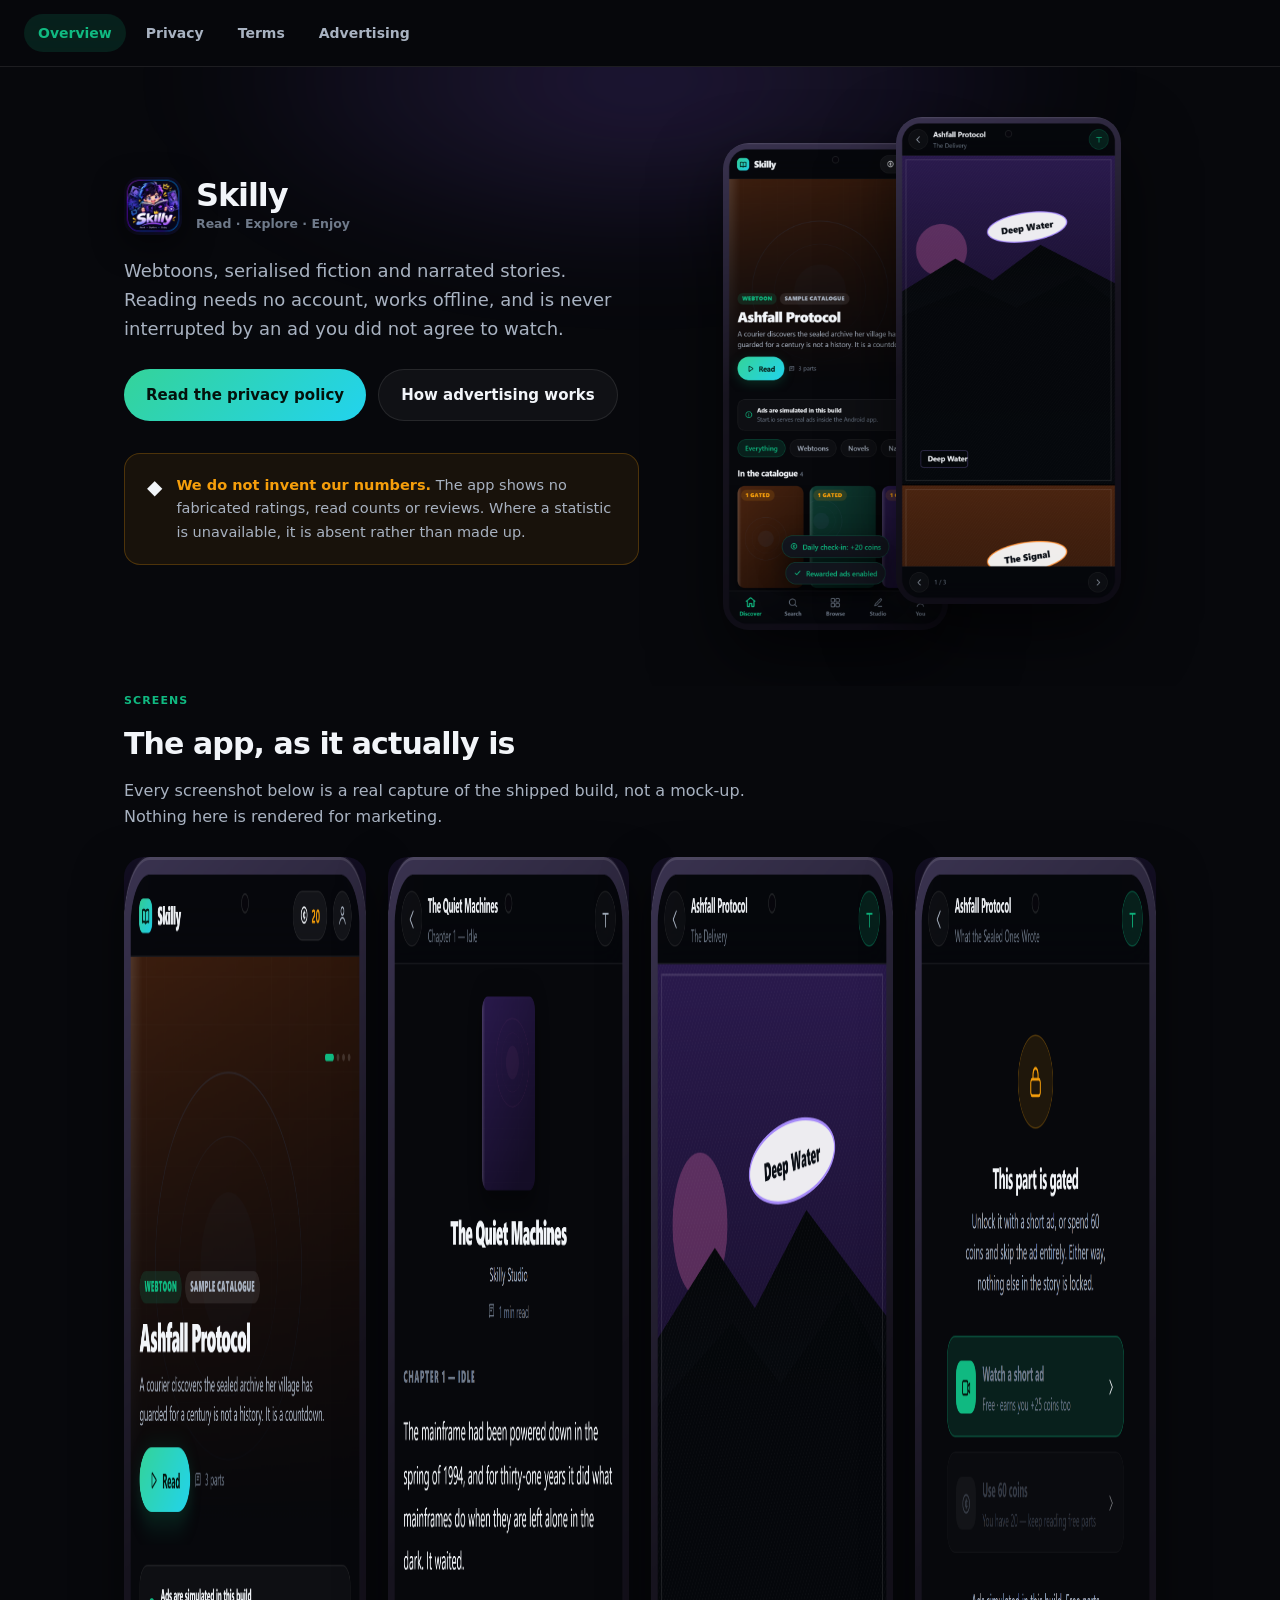
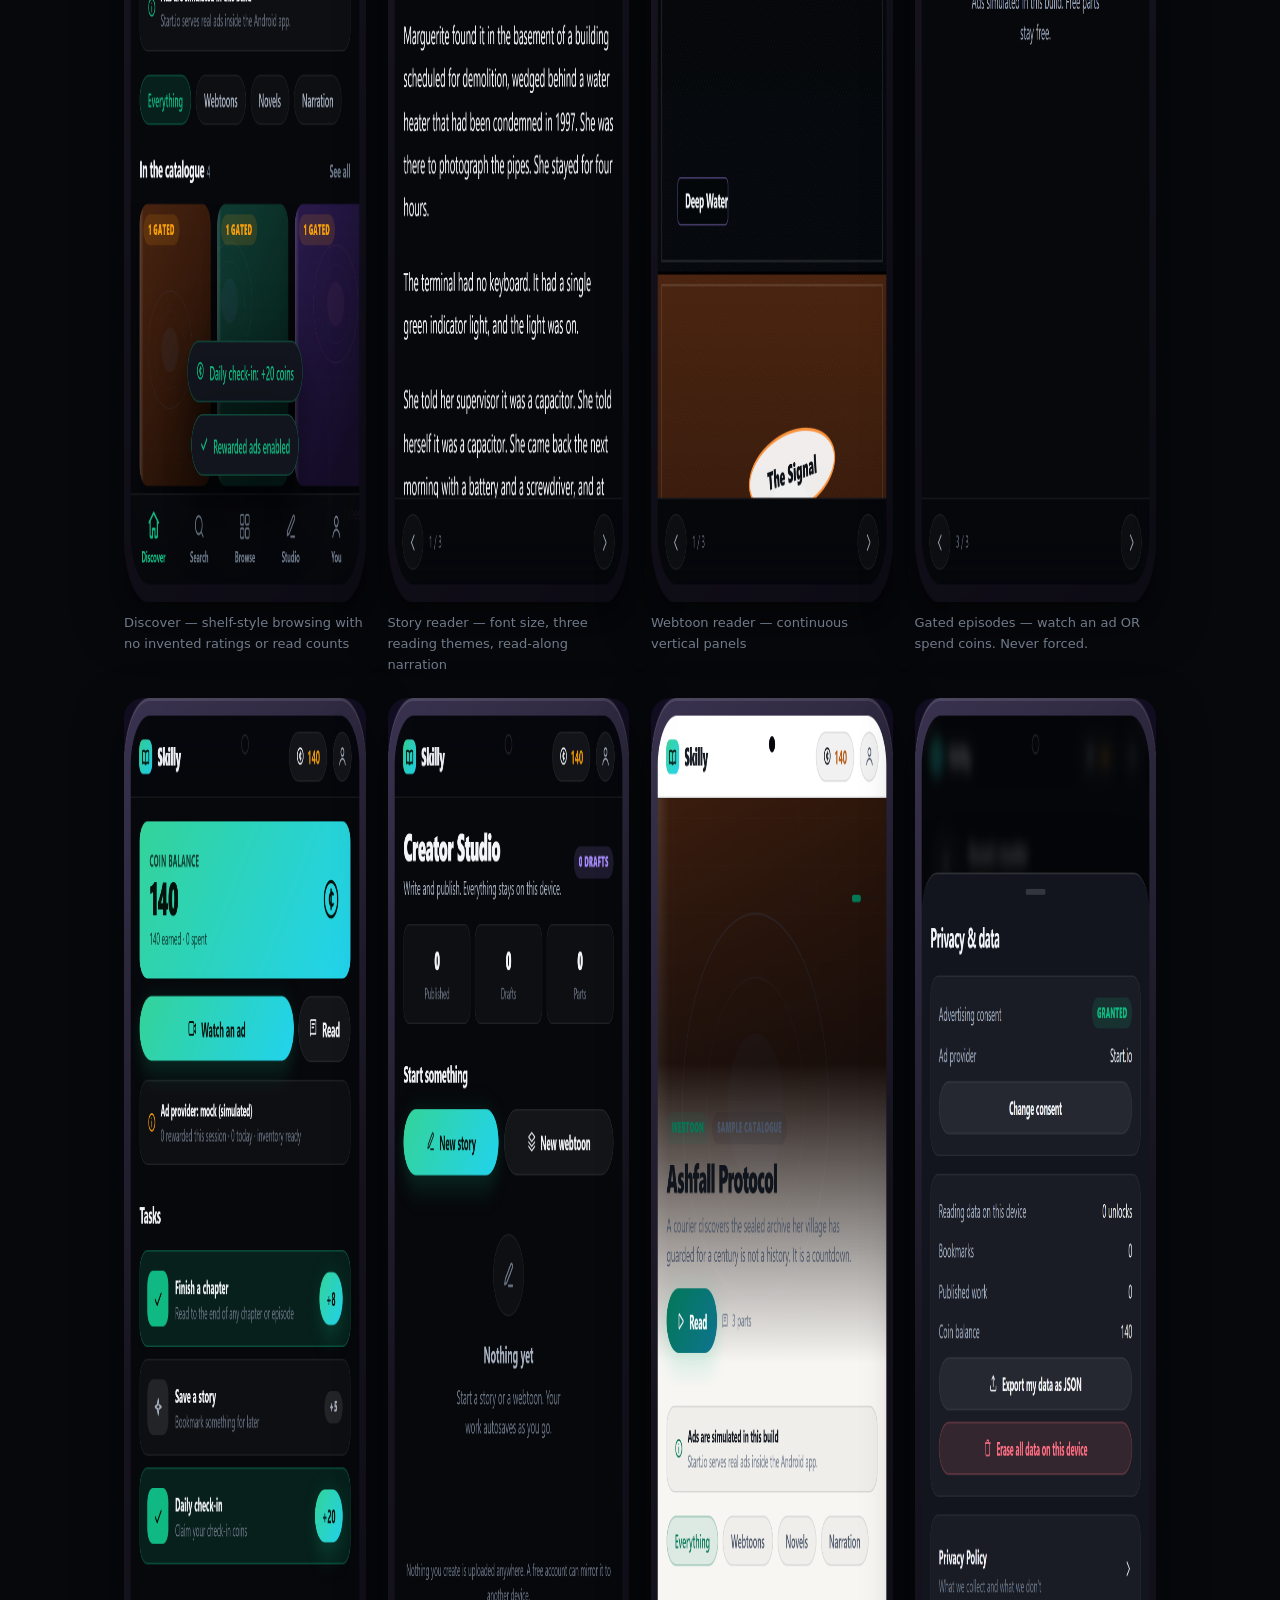
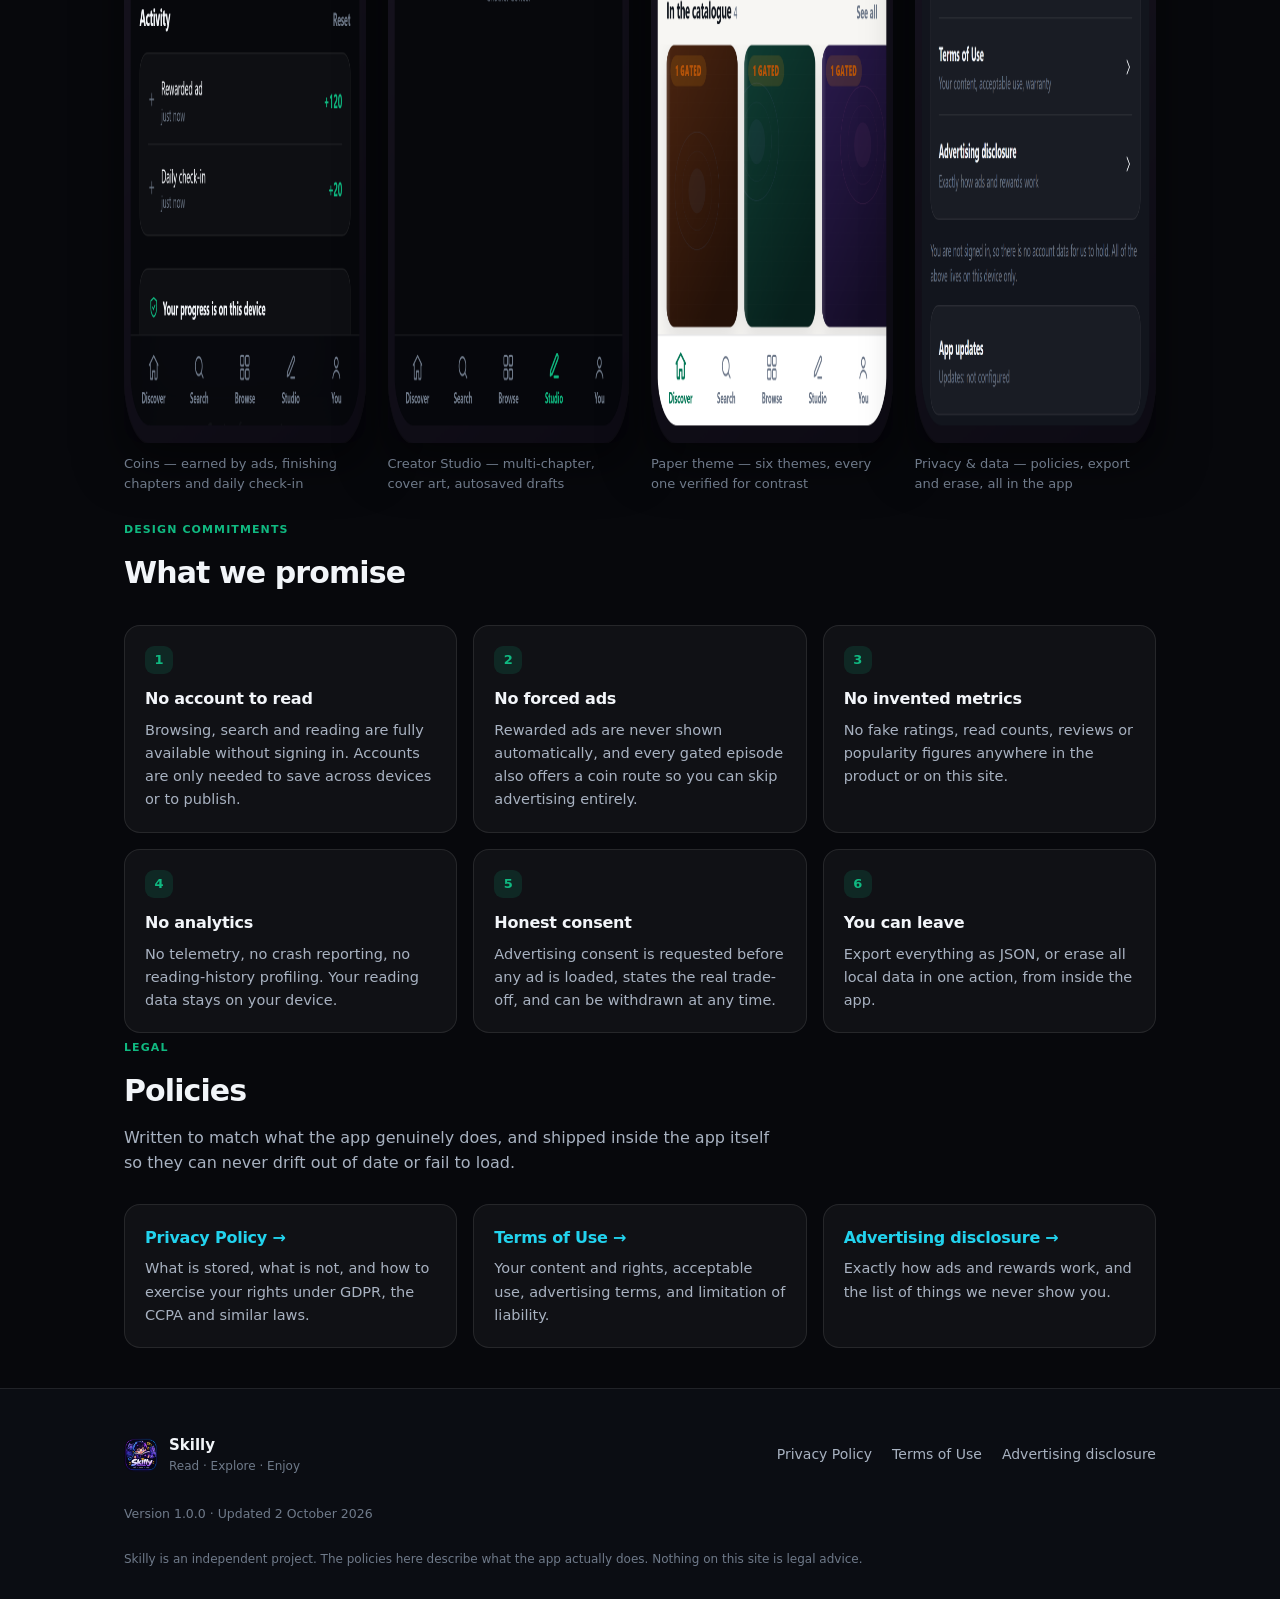
==== index.html @ 0dd37e96 "Skilly website: privacy policy, terms, advertising disclosure, screenshots" ====
<!DOCTYPE html>
<html lang="en">
<head>
<meta charset="utf-8" />
<meta name="viewport" content="width=device-width, initial-scale=1" />
<title>Skilly — Webtoons, stories & narration</title>
<meta name="description" content="A reading app for webtoons, serialised fiction and narrated stories. Guest reading, optional accounts, and ads that never interrupt." />
<meta property="og:title" content="Skilly — Webtoons, stories & narration" />
<meta property="og:description" content="A reading app for webtoons, serialised fiction and narrated stories. Guest reading, optional accounts, and ads that never interrupt." />
<meta property="og:image" content="https://pgboyahpgr-commits.github.io/skilly/screenshots/01-discover.png" />
<meta property="og:type" content="website" />
<meta name="theme-color" content="#07080c" />
<link rel="icon" href="/logo-128.png" />
<link rel="stylesheet" href="/style.css" />
<link rel="canonical" href="https://pgboyahpgr-commits.github.io/skilly/" />
</head>
<body>

  <nav class="nav">
    <a href="/" class="on">Overview</a>
    <a href="/privacy.html" class="">Privacy</a>
    <a href="/terms.html" class="">Terms</a>
    <a href="/ads.html" class="">Advertising</a>
  </nav>

<section class="hero">
  <div class="wrap hero-inner">
    <div class="hero-copy">
      <div class="brandline">
        <img src="/logo-256.png" alt="Skilly" width="58" height="58" />
        <div>
          <h1>Skilly</h1>
          <div class="tag">Read · Explore · Enjoy</div>
        </div>
      </div>
      <p class="lede">
        Webtoons, serialised fiction and narrated stories. Reading needs no
        account, works offline, and is never interrupted by an ad you did not
        agree to watch.
      </p>
      <div class="cta">
        <a class="btn btn-primary" href="/privacy.html">Read the privacy policy</a>
        <a class="btn btn-ghost" href="/ads.html">How advertising works</a>
      </div>

      <div class="honest">
        <span class="ico">◆</span>
        <p>
          <strong>We do not invent our numbers.</strong> The app shows no
          fabricated ratings, read counts or reviews. Where a statistic is
          unavailable, it is absent rather than made up.
        </p>
      </div>
    </div>

    <div class="phones">
      <img src="/screenshots/01-discover-640.png" alt="Discover — shelf-style browsing with no invented ratings or read counts" width="232" height="487" loading="eager" decoding="async" /><img src="/screenshots/03-comic-reader-640.png" alt="Webtoon reader — continuous vertical panels" width="232" height="487" loading="eager" decoding="async" />
    </div>
  </div>
</section>

<section class="wrap">
  <div class="sec-head">
    <span class="eyebrow">Screens</span>
    <h2>The app, as it actually is</h2>
    <p>
      Every screenshot below is a real capture of the shipped build, not a
      mock-up. Nothing here is rendered for marketing.
    </p>
  </div>
  <div class="shots">
    <figure class="shot">
      <a href="/screenshots/01-discover.png" target="_blank" rel="noopener">
        <img src="/screenshots/01-discover-640.png" alt="Discover — shelf-style browsing with no invented ratings or read counts" width="640" height="1345" loading="lazy" decoding="async" />
      </a>
      <figcaption>Discover — shelf-style browsing with no invented ratings or read counts</figcaption>
    </figure><figure class="shot">
      <a href="/screenshots/02-story-reader.png" target="_blank" rel="noopener">
        <img src="/screenshots/02-story-reader-640.png" alt="Story reader — font size, three reading themes, read-along narration" width="640" height="1345" loading="lazy" decoding="async" />
      </a>
      <figcaption>Story reader — font size, three reading themes, read-along narration</figcaption>
    </figure><figure class="shot">
      <a href="/screenshots/03-comic-reader.png" target="_blank" rel="noopener">
        <img src="/screenshots/03-comic-reader-640.png" alt="Webtoon reader — continuous vertical panels" width="640" height="1345" loading="lazy" decoding="async" />
      </a>
      <figcaption>Webtoon reader — continuous vertical panels</figcaption>
    </figure><figure class="shot">
      <a href="/screenshots/04-gated-unlock.png" target="_blank" rel="noopener">
        <img src="/screenshots/04-gated-unlock-640.png" alt="Gated episodes — watch an ad OR spend coins. Never forced." width="640" height="1345" loading="lazy" decoding="async" />
      </a>
      <figcaption>Gated episodes — watch an ad OR spend coins. Never forced.</figcaption>
    </figure><figure class="shot">
      <a href="/screenshots/05-rewards.png" target="_blank" rel="noopener">
        <img src="/screenshots/05-rewards-640.png" alt="Coins — earned by ads, finishing chapters and daily check-in" width="640" height="1345" loading="lazy" decoding="async" />
      </a>
      <figcaption>Coins — earned by ads, finishing chapters and daily check-in</figcaption>
    </figure><figure class="shot">
      <a href="/screenshots/06-studio.png" target="_blank" rel="noopener">
        <img src="/screenshots/06-studio-640.png" alt="Creator Studio — multi-chapter, cover art, autosaved drafts" width="640" height="1345" loading="lazy" decoding="async" />
      </a>
      <figcaption>Creator Studio — multi-chapter, cover art, autosaved drafts</figcaption>
    </figure><figure class="shot">
      <a href="/screenshots/07-theme-paper.png" target="_blank" rel="noopener">
        <img src="/screenshots/07-theme-paper-640.png" alt="Paper theme — six themes, every one verified for contrast" width="640" height="1345" loading="lazy" decoding="async" />
      </a>
      <figcaption>Paper theme — six themes, every one verified for contrast</figcaption>
    </figure><figure class="shot">
      <a href="/screenshots/08-privacy.png" target="_blank" rel="noopener">
        <img src="/screenshots/08-privacy-640.png" alt="Privacy & data — policies, export and erase, all in the app" width="640" height="1345" loading="lazy" decoding="async" />
      </a>
      <figcaption>Privacy & data — policies, export and erase, all in the app</figcaption>
    </figure>
  </div>
</section>

<section class="wrap">
  <div class="sec-head">
    <span class="eyebrow">Design commitments</span>
    <h2>What we promise</h2>
  </div>
  <div class="grid">
    <div class="card">
      <span class="num">1</span>
      <h3>No account to read</h3>
      <p>Browsing, search and reading are fully available without signing in. Accounts are only needed to save across devices or to publish.</p>
    </div>
    <div class="card">
      <span class="num">2</span>
      <h3>No forced ads</h3>
      <p>Rewarded ads are never shown automatically, and every gated episode also offers a coin route so you can skip advertising entirely.</p>
    </div>
    <div class="card">
      <span class="num">3</span>
      <h3>No invented metrics</h3>
      <p>No fake ratings, read counts, reviews or popularity figures anywhere in the product or on this site.</p>
    </div>
    <div class="card">
      <span class="num">4</span>
      <h3>No analytics</h3>
      <p>No telemetry, no crash reporting, no reading-history profiling. Your reading data stays on your device.</p>
    </div>
    <div class="card">
      <span class="num">5</span>
      <h3>Honest consent</h3>
      <p>Advertising consent is requested before any ad is loaded, states the real trade-off, and can be withdrawn at any time.</p>
    </div>
    <div class="card">
      <span class="num">6</span>
      <h3>You can leave</h3>
      <p>Export everything as JSON, or erase all local data in one action, from inside the app.</p>
    </div>
  </div>
</section>

<section class="wrap">
  <div class="sec-head">
    <span class="eyebrow">Legal</span>
    <h2>Policies</h2>
    <p>
      Written to match what the app genuinely does, and shipped inside the app
      itself so they can never drift out of date or fail to load.
    </p>
  </div>
  <div class="grid">
    <a class="card" href="/privacy.html" style="display:block">
      <h3>Privacy Policy →</h3>
      <p>What is stored, what is not, and how to exercise your rights under GDPR, the CCPA and similar laws.</p>
    </a>
    <a class="card" href="/terms.html" style="display:block">
      <h3>Terms of Use →</h3>
      <p>Your content and rights, acceptable use, advertising terms, and limitation of liability.</p>
    </a>
    <a class="card" href="/ads.html" style="display:block">
      <h3>Advertising disclosure →</h3>
      <p>Exactly how ads and rewards work, and the list of things we never show you.</p>
    </a>
  </div>
</section>


  <footer class="foot">
    <div class="foot-inner">
      <div class="foot-brand">
        <img src="/logo-128.png" alt="" width="34" height="34" />
        <div>
          <strong>Skilly</strong>
          <span>Read · Explore · Enjoy</span>
        </div>
      </div>
      <nav class="foot-links">
        <a href="/privacy.html">Privacy Policy</a>
        <a href="/terms.html">Terms of Use</a>
        <a href="/ads.html">Advertising disclosure</a>
      </nav>
      <p class="foot-note">
        Version 1.0.0 · Updated 2 October 2026
      </p>
    </div>
    <p class="foot-legal">
      Skilly is an independent project. The policies here describe what the app
      actually does. Nothing on this site is legal advice.
    </p>
  </footer>
</body>
</html>
---- style.css ----
:root {
  --bg: #07080c;
  --bg-2: #0b0d13;
  --surface: rgba(255,255,255,.038);
  --surface-2: rgba(255,255,255,.06);
  --line: rgba(255,255,255,.09);
  --line-strong: rgba(255,255,255,.16);
  --text: #f2f5f9;
  --text-2: #a8b2c1;
  --text-3: #6f7a8a;
  --accent: #10b981;
  --accent-2: #22d3ee;
  --violet: #a78bfa;
  --amber: #f59e0b;
  --grad: linear-gradient(135deg,#34d399 0%,#22d3ee 100%);
  --radius: 16px;
}
*,*::before,*::after { box-sizing:border-box; margin:0; padding:0; }
html { scroll-behavior:smooth; }
body {
  background: var(--bg);
  color: var(--text);
  font-family: 'Segoe UI', system-ui, -apple-system, sans-serif;
  font-size: 16px;
  line-height: 1.6;
  -webkit-font-smoothing: antialiased;
}
img { display:block; max-width:100%; }
a { color: var(--accent-2); text-decoration:none; }
a:hover { text-decoration: underline; text-underline-offset:3px; }
:focus-visible { outline:2px solid var(--accent-2); outline-offset:3px; border-radius:6px; }

.wrap { width:100%; max-width:1080px; margin:0 auto; padding:0 24px; }

/* ---- nav ---- */
.nav {
  position:sticky; top:0; z-index:50;
  display:flex; gap:6px; align-items:center;
  padding:14px 24px;
  background: rgba(7,8,12,.82);
  backdrop-filter: blur(18px) saturate(140%);
  border-bottom:1px solid var(--line);
}
.nav a {
  padding:8px 14px; border-radius:999px;
  color:var(--text-2); font-size:14px; font-weight:600;
  transition: background .15s, color .15s;
}
.nav a:hover { background:var(--surface); color:var(--text); text-decoration:none; }
.nav a.on { background:rgba(16,185,129,.14); color:var(--accent); }

/* ---- hero ---- */
.hero { position:relative; padding:76px 0 56px; overflow:hidden; }
.hero::before {
  content:''; position:absolute; inset:-40% 0 auto; height:520px;
  background: radial-gradient(closest-side, rgba(139,92,246,.20), transparent 72%);
  filter: blur(50px); pointer-events:none;
}
/* Grid, not flex. With three fixed-width phones in a flex row the phones
   refuse to shrink, so the copy column collapses to ~230px and the tagline
   wraps one word per line. minmax(0,1fr) lets each column keep its share. */
.hero-inner {
  position:relative;
  display:grid; grid-template-columns: minmax(0,1.1fr) minmax(0,1fr);
  gap:48px; align-items:center;
}
.hero-copy { min-width:0; }
.brandline { display:flex; align-items:center; gap:14px; margin-bottom:22px; }
.brandline img {
  width:58px; height:58px; flex:0 0 auto;
  border-radius:15px; box-shadow:0 10px 30px rgba(0,0,0,.5);
}
.brandline h1 { font-size:32px; font-weight:850; letter-spacing:-.035em; line-height:1.12; }
.brandline .tag { font-size:12.5px; color:var(--text-3); font-weight:600; white-space:nowrap; }

h1 { font-size:clamp(30px,5vw,46px); font-weight:850; letter-spacing:-.035em; line-height:1.08; }
.lede { font-size:18px; color:var(--text-2); margin:18px 0 26px; max-width:56ch; }
.cta { display:flex; gap:12px; flex-wrap:wrap; }
.btn {
  display:inline-flex; align-items:center; gap:8px;
  padding:13px 22px; border-radius:999px;
  font-size:15px; font-weight:700;
  transition: transform .14s cubic-bezier(.22,1,.36,1), background .15s;
}
.btn:active { transform:scale(.97); }
.btn-primary { background:var(--grad); color:#04120c; }
.btn-ghost { background:var(--surface); border:1px solid var(--line); color:var(--text); }
.btn:hover { text-decoration:none; }

/* ---- phones ----
   Overlapping rather than gapped: two phones stacked with a negative margin
   read as depth and cost no extra horizontal width, which is what keeps the
   copy column from being squeezed. */
.phones { display:flex; justify-content:center; align-items:center; min-width:0; }
.phones img {
  width:min(232px, 48%); border-radius:26px;
  box-shadow:0 30px 70px rgba(0,0,0,.6);
  transition: transform .25s cubic-bezier(.22,1,.36,1);
}
.phones img:nth-child(2) { margin-left:-52px; transform:translateY(-26px); z-index:1; }
.phones img:nth-child(2):hover { transform:translateY(-30px) scale(1.02); }

/* ---- sections ---- */
section { padding:64px 0 72px; }
.sec-head { margin-bottom:28px; }
.sec-head .eyebrow {
  font-size:11px; font-weight:800; letter-spacing:.1em; text-transform:uppercase;
  color:var(--accent);
}
.sec-head h2 { font-size:clamp(22px,3.4vw,30px); font-weight:800; letter-spacing:-.03em; margin-top:8px; }
.sec-head p { color:var(--text-2); margin-top:10px; max-width:64ch; }

.grid { display:grid; grid-template-columns:repeat(auto-fit,minmax(250px,1fr)); gap:16px; }
.card {
  padding:20px; border-radius:var(--radius);
  background:var(--surface); border:1px solid var(--line);
}
.card h3 { font-size:16px; font-weight:750; letter-spacing:-.015em; margin-bottom:7px; }
.card p { font-size:14.5px; color:var(--text-2); }
.card .num {
  display:inline-grid; place-items:center;
  width:28px; height:28px; border-radius:9px; margin-bottom:12px;
  background:rgba(16,185,129,.14); color:var(--accent);
  font-size:13px; font-weight:800;
}

/* Fixed column count rather than auto-fit. There are exactly eight
   screenshots, and auto-fit resolves to five columns at desktop width - which
   fills the first row and strands three in the second, leaving a dead gap
   beside them. Four columns divides evenly into two full rows. */
.shots { display:grid; grid-template-columns: repeat(4, minmax(0,1fr)); gap:22px; padding-bottom:20px; }
.shot img {
  width:100%; border-radius:20px;
  box-shadow:0 20px 48px rgba(0,0,0,.5);
  transition:transform .25s cubic-bezier(.22,1,.36,1);
}
.shot:hover img { transform:translateY(-5px); }
.shot figcaption { font-size:13px; color:var(--text-3); margin-top:11px; }

/* ---- honesty banner ---- */
.honest {
  display:flex; gap:14px; align-items:flex-start;
  padding:20px 22px; border-radius:var(--radius);
  background:rgba(245,158,11,.07);
  border:1px solid rgba(245,158,11,.24);
  margin:32px 0;
}
.honest strong { color:var(--amber); }
.honest p { font-size:14.5px; color:var(--text-2); }
.honest .ico { font-size:20px; line-height:1.3; }

/* ---- policy pages ---- */
.doc-head { padding:56px 0 8px; }
.doc-head h1 { margin-bottom:10px; }
.doc-head .crumb { font-size:13px; color:var(--text-3); margin-bottom:16px; }
.doc-head .crumb a { color:var(--text-2); }
.doc {
  max-width:70ch; padding-bottom:24px;
  font-size:16px; line-height:1.72; color:var(--text-2);
}
.doc h2 { display:none; }
.doc h3 {
  font-size:15px; font-weight:780; letter-spacing:.01em; color:var(--text);
  margin:30px 0 10px;
}
.doc p { margin-bottom:14px; }
.doc ul { margin:0 0 16px; padding-left:22px; }
.doc li { margin-bottom:9px; }
.doc strong { color:var(--text); font-weight:700; }
.doc em { color:var(--text); font-style:italic; }
.doc a { text-decoration:underline; text-underline-offset:2px; }
.legal-updated {
  font-size:13px !important; color:var(--text-3) !important;
  padding-bottom:16px; margin-bottom:8px;
  border-bottom:1px solid var(--line);
}

.toc {
  display:flex; flex-wrap:wrap; gap:8px;
  margin:0 0 30px; padding:14px 0 0;
}
.toc a {
  padding:6px 13px; border-radius:999px;
  background:var(--surface); border:1px solid var(--line);
  font-size:13px; color:var(--text-2); font-weight:600;
}
.toc a:hover { background:var(--surface-2); color:var(--text); text-decoration:none; }

/* ---- footer ---- */
.foot { border-top:1px solid var(--line); margin-top:40px; padding:44px 0 30px; background:var(--bg-2); }
.foot-inner {
  width:100%; max-width:1080px; margin:0 auto; padding:0 24px;
  display:flex; gap:28px; align-items:center; flex-wrap:wrap;
}
.foot-brand { display:flex; align-items:center; gap:11px; }
.foot-brand img { border-radius:11px; }
.foot-brand strong { display:block; font-size:15px; font-weight:800; }
.foot-brand span { display:block; font-size:12px; color:var(--text-3); }
.foot-links { display:flex; gap:20px; flex-wrap:wrap; margin-left:auto; }
.foot-links a { font-size:14px; color:var(--text-2); }
.foot-note { width:100%; font-size:12.5px; color:var(--text-3); margin:0; }
.foot-legal {
  width:100%; max-width:1080px; margin:26px auto 0; padding:0 24px;
  font-size:12px; color:var(--text-3); line-height:1.6;
}

@media (max-width:1080px) {
  .shots { grid-template-columns: repeat(3, minmax(0,1fr)); }
}
@media (max-width:860px) {
  /* Single column, phones first. flex-direction does nothing here now that the
     hero is a grid - the explicit grid-template-columns is what stacks it. */
  .hero-inner { grid-template-columns: minmax(0,1fr); gap:36px; }
  .phones { order:-1; }
  .phones img { width:min(210px, 44%); }
  .foot-links { margin-left:0; }
}
@media (max-width:640px) {
  section { padding:48px 0 56px; }
  .shots { grid-template-columns: repeat(2, minmax(0,1fr)); gap:16px; }
  .nav { padding:12px 16px; gap:2px; }
  .nav a { padding:7px 11px; font-size:13px; }
}
@media (prefers-reduced-motion:reduce) {
  *,*::before,*::after { transition-duration:.01ms !important; animation-duration:.01ms !important; scroll-behavior:auto !important; }
}
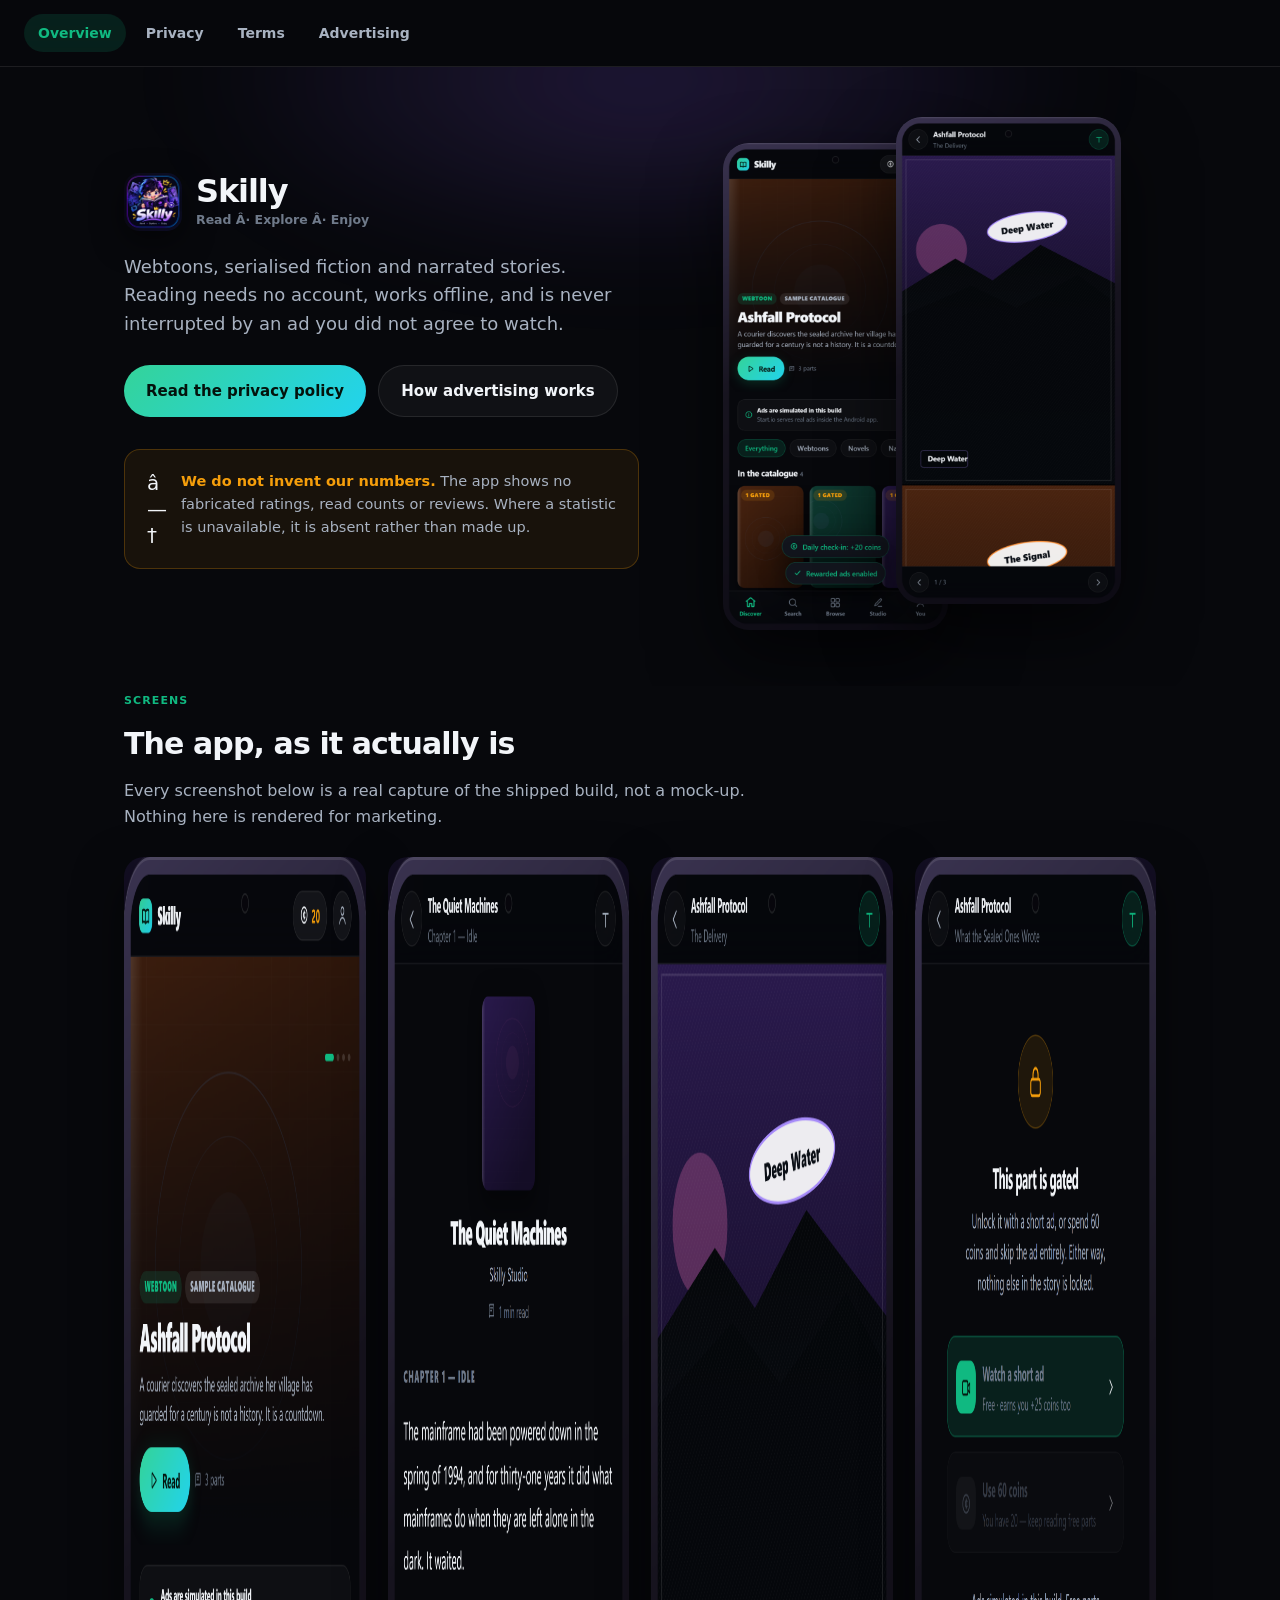
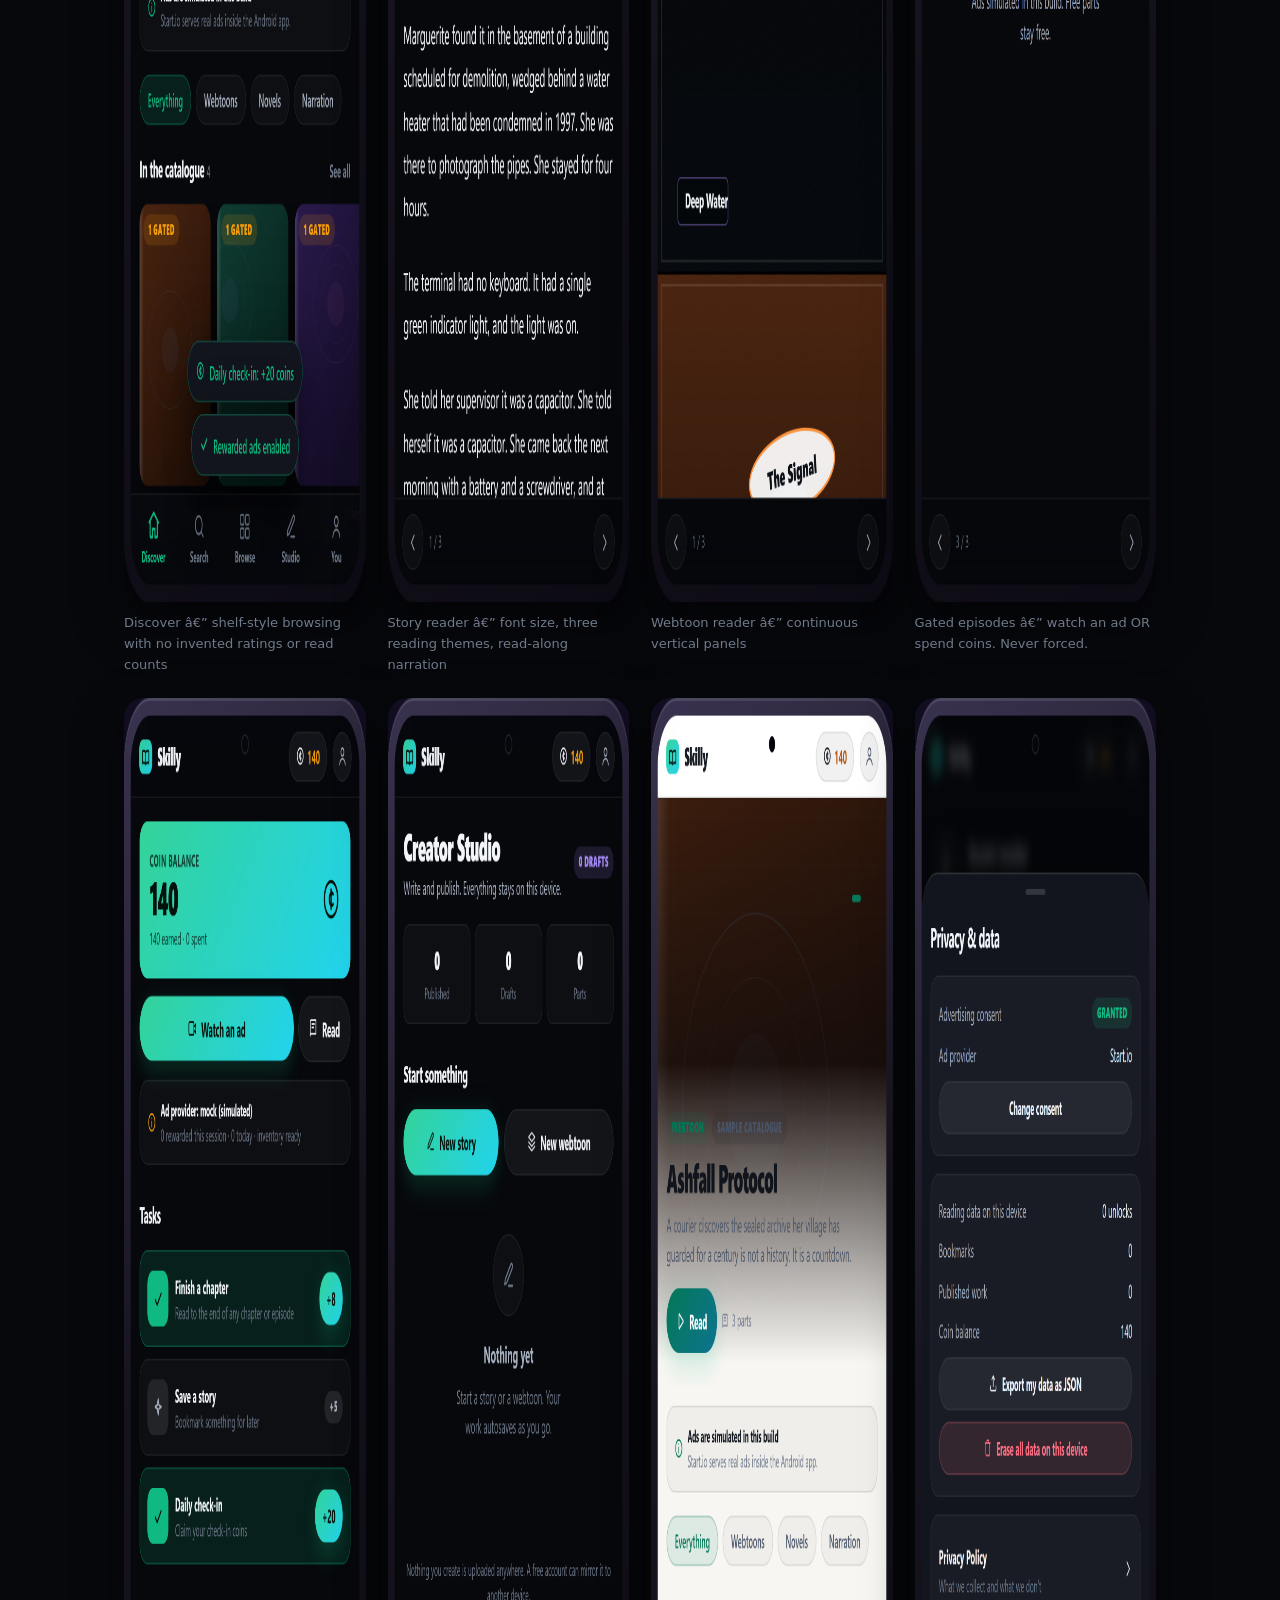
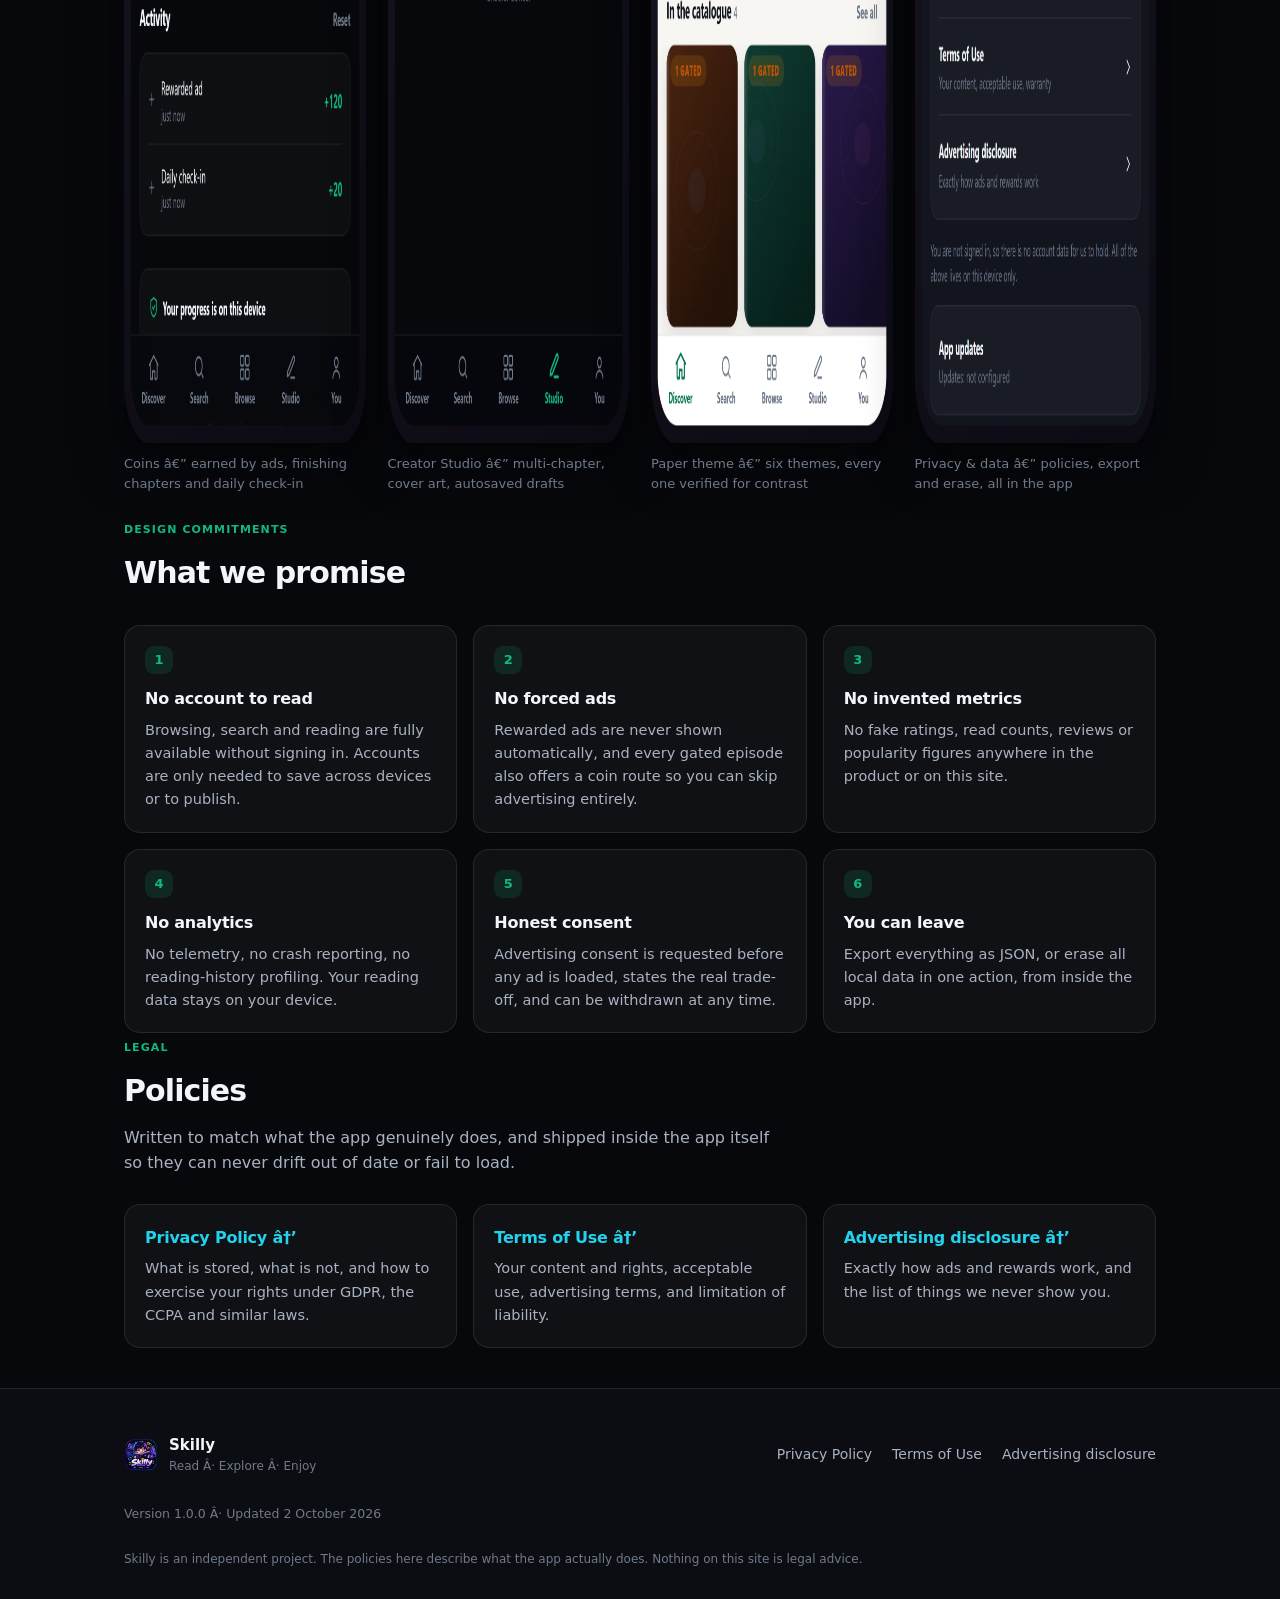
==== commit de2ec65d: "Fix asset paths: document-relative instead of root-absolute GitHub Pages serves project sites from a" ====
--- a/index.html
+++ b/index.html
@@ -3,34 +3,34 @@
 <head>
 <meta charset="utf-8" />
 <meta name="viewport" content="width=device-width, initial-scale=1" />
-<title>Skilly — Webtoons, stories & narration</title>
+<title>Skilly â€” Webtoons, stories & narration</title>
 <meta name="description" content="A reading app for webtoons, serialised fiction and narrated stories. Guest reading, optional accounts, and ads that never interrupt." />
-<meta property="og:title" content="Skilly — Webtoons, stories & narration" />
+<meta property="og:title" content="Skilly â€” Webtoons, stories & narration" />
 <meta property="og:description" content="A reading app for webtoons, serialised fiction and narrated stories. Guest reading, optional accounts, and ads that never interrupt." />
 <meta property="og:image" content="https://pgboyahpgr-commits.github.io/skilly/screenshots/01-discover.png" />
 <meta property="og:type" content="website" />
 <meta name="theme-color" content="#07080c" />
-<link rel="icon" href="/logo-128.png" />
-<link rel="stylesheet" href="/style.css" />
+<link rel="icon" href="logo-128.png" />
+<link rel="stylesheet" href="style.css" />
 <link rel="canonical" href="https://pgboyahpgr-commits.github.io/skilly/" />
 </head>
 <body>
 
   <nav class="nav">
-    <a href="/" class="on">Overview</a>
-    <a href="/privacy.html" class="">Privacy</a>
-    <a href="/terms.html" class="">Terms</a>
-    <a href="/ads.html" class="">Advertising</a>
+    <a href="" class="on">Overview</a>
+    <a href="privacy.html" class="">Privacy</a>
+    <a href="terms.html" class="">Terms</a>
+    <a href="ads.html" class="">Advertising</a>
   </nav>
 
 <section class="hero">
   <div class="wrap hero-inner">
     <div class="hero-copy">
       <div class="brandline">
-        <img src="/logo-256.png" alt="Skilly" width="58" height="58" />
+        <img src="logo-256.png" alt="Skilly" width="58" height="58" />
         <div>
           <h1>Skilly</h1>
-          <div class="tag">Read · Explore · Enjoy</div>
+          <div class="tag">Read Â· Explore Â· Enjoy</div>
         </div>
       </div>
       <p class="lede">
@@ -39,12 +39,12 @@
         agree to watch.
       </p>
       <div class="cta">
-        <a class="btn btn-primary" href="/privacy.html">Read the privacy policy</a>
-        <a class="btn btn-ghost" href="/ads.html">How advertising works</a>
+        <a class="btn btn-primary" href="privacy.html">Read the privacy policy</a>
+        <a class="btn btn-ghost" href="ads.html">How advertising works</a>
       </div>
 
       <div class="honest">
-        <span class="ico">◆</span>
+        <span class="ico">â—†</span>
         <p>
           <strong>We do not invent our numbers.</strong> The app shows no
           fabricated ratings, read counts or reviews. Where a statistic is
@@ -54,7 +54,7 @@
     </div>
 
     <div class="phones">
-      <img src="/screenshots/01-discover-640.png" alt="Discover — shelf-style browsing with no invented ratings or read counts" width="232" height="487" loading="eager" decoding="async" /><img src="/screenshots/03-comic-reader-640.png" alt="Webtoon reader — continuous vertical panels" width="232" height="487" loading="eager" decoding="async" />
+      <img src="screenshots/01-discover-640.png" alt="Discover â€” shelf-style browsing with no invented ratings or read counts" width="232" height="487" loading="eager" decoding="async" /><img src="screenshots/03-comic-reader-640.png" alt="Webtoon reader â€” continuous vertical panels" width="232" height="487" loading="eager" decoding="async" />
     </div>
   </div>
 </section>
@@ -70,45 +70,45 @@
   </div>
   <div class="shots">
     <figure class="shot">
-      <a href="/screenshots/01-discover.png" target="_blank" rel="noopener">
-        <img src="/screenshots/01-discover-640.png" alt="Discover — shelf-style browsing with no invented ratings or read counts" width="640" height="1345" loading="lazy" decoding="async" />
-      </a>
-      <figcaption>Discover — shelf-style browsing with no invented ratings or read counts</figcaption>
-    </figure><figure class="shot">
-      <a href="/screenshots/02-story-reader.png" target="_blank" rel="noopener">
-        <img src="/screenshots/02-story-reader-640.png" alt="Story reader — font size, three reading themes, read-along narration" width="640" height="1345" loading="lazy" decoding="async" />
-      </a>
-      <figcaption>Story reader — font size, three reading themes, read-along narration</figcaption>
-    </figure><figure class="shot">
-      <a href="/screenshots/03-comic-reader.png" target="_blank" rel="noopener">
-        <img src="/screenshots/03-comic-reader-640.png" alt="Webtoon reader — continuous vertical panels" width="640" height="1345" loading="lazy" decoding="async" />
-      </a>
-      <figcaption>Webtoon reader — continuous vertical panels</figcaption>
-    </figure><figure class="shot">
-      <a href="/screenshots/04-gated-unlock.png" target="_blank" rel="noopener">
-        <img src="/screenshots/04-gated-unlock-640.png" alt="Gated episodes — watch an ad OR spend coins. Never forced." width="640" height="1345" loading="lazy" decoding="async" />
-      </a>
-      <figcaption>Gated episodes — watch an ad OR spend coins. Never forced.</figcaption>
-    </figure><figure class="shot">
-      <a href="/screenshots/05-rewards.png" target="_blank" rel="noopener">
-        <img src="/screenshots/05-rewards-640.png" alt="Coins — earned by ads, finishing chapters and daily check-in" width="640" height="1345" loading="lazy" decoding="async" />
-      </a>
-      <figcaption>Coins — earned by ads, finishing chapters and daily check-in</figcaption>
-    </figure><figure class="shot">
-      <a href="/screenshots/06-studio.png" target="_blank" rel="noopener">
-        <img src="/screenshots/06-studio-640.png" alt="Creator Studio — multi-chapter, cover art, autosaved drafts" width="640" height="1345" loading="lazy" decoding="async" />
-      </a>
-      <figcaption>Creator Studio — multi-chapter, cover art, autosaved drafts</figcaption>
-    </figure><figure class="shot">
-      <a href="/screenshots/07-theme-paper.png" target="_blank" rel="noopener">
-        <img src="/screenshots/07-theme-paper-640.png" alt="Paper theme — six themes, every one verified for contrast" width="640" height="1345" loading="lazy" decoding="async" />
-      </a>
-      <figcaption>Paper theme — six themes, every one verified for contrast</figcaption>
-    </figure><figure class="shot">
-      <a href="/screenshots/08-privacy.png" target="_blank" rel="noopener">
-        <img src="/screenshots/08-privacy-640.png" alt="Privacy & data — policies, export and erase, all in the app" width="640" height="1345" loading="lazy" decoding="async" />
-      </a>
-      <figcaption>Privacy & data — policies, export and erase, all in the app</figcaption>
+      <a href="screenshots/01-discover.png" target="_blank" rel="noopener">
+        <img src="screenshots/01-discover-640.png" alt="Discover â€” shelf-style browsing with no invented ratings or read counts" width="640" height="1345" loading="lazy" decoding="async" />
+      </a>
+      <figcaption>Discover â€” shelf-style browsing with no invented ratings or read counts</figcaption>
+    </figure><figure class="shot">
+      <a href="screenshots/02-story-reader.png" target="_blank" rel="noopener">
+        <img src="screenshots/02-story-reader-640.png" alt="Story reader â€” font size, three reading themes, read-along narration" width="640" height="1345" loading="lazy" decoding="async" />
+      </a>
+      <figcaption>Story reader â€” font size, three reading themes, read-along narration</figcaption>
+    </figure><figure class="shot">
+      <a href="screenshots/03-comic-reader.png" target="_blank" rel="noopener">
+        <img src="screenshots/03-comic-reader-640.png" alt="Webtoon reader â€” continuous vertical panels" width="640" height="1345" loading="lazy" decoding="async" />
+      </a>
+      <figcaption>Webtoon reader â€” continuous vertical panels</figcaption>
+    </figure><figure class="shot">
+      <a href="screenshots/04-gated-unlock.png" target="_blank" rel="noopener">
+        <img src="screenshots/04-gated-unlock-640.png" alt="Gated episodes â€” watch an ad OR spend coins. Never forced." width="640" height="1345" loading="lazy" decoding="async" />
+      </a>
+      <figcaption>Gated episodes â€” watch an ad OR spend coins. Never forced.</figcaption>
+    </figure><figure class="shot">
+      <a href="screenshots/05-rewards.png" target="_blank" rel="noopener">
+        <img src="screenshots/05-rewards-640.png" alt="Coins â€” earned by ads, finishing chapters and daily check-in" width="640" height="1345" loading="lazy" decoding="async" />
+      </a>
+      <figcaption>Coins â€” earned by ads, finishing chapters and daily check-in</figcaption>
+    </figure><figure class="shot">
+      <a href="screenshots/06-studio.png" target="_blank" rel="noopener">
+        <img src="screenshots/06-studio-640.png" alt="Creator Studio â€” multi-chapter, cover art, autosaved drafts" width="640" height="1345" loading="lazy" decoding="async" />
+      </a>
+      <figcaption>Creator Studio â€” multi-chapter, cover art, autosaved drafts</figcaption>
+    </figure><figure class="shot">
+      <a href="screenshots/07-theme-paper.png" target="_blank" rel="noopener">
+        <img src="screenshots/07-theme-paper-640.png" alt="Paper theme â€” six themes, every one verified for contrast" width="640" height="1345" loading="lazy" decoding="async" />
+      </a>
+      <figcaption>Paper theme â€” six themes, every one verified for contrast</figcaption>
+    </figure><figure class="shot">
+      <a href="screenshots/08-privacy.png" target="_blank" rel="noopener">
+        <img src="screenshots/08-privacy-640.png" alt="Privacy & data â€” policies, export and erase, all in the app" width="640" height="1345" loading="lazy" decoding="async" />
+      </a>
+      <figcaption>Privacy & data â€” policies, export and erase, all in the app</figcaption>
     </figure>
   </div>
 </section>
@@ -162,16 +162,16 @@
     </p>
   </div>
   <div class="grid">
-    <a class="card" href="/privacy.html" style="display:block">
-      <h3>Privacy Policy →</h3>
+    <a class="card" href="privacy.html" style="display:block">
+      <h3>Privacy Policy â†’</h3>
       <p>What is stored, what is not, and how to exercise your rights under GDPR, the CCPA and similar laws.</p>
     </a>
-    <a class="card" href="/terms.html" style="display:block">
-      <h3>Terms of Use →</h3>
+    <a class="card" href="terms.html" style="display:block">
+      <h3>Terms of Use â†’</h3>
       <p>Your content and rights, acceptable use, advertising terms, and limitation of liability.</p>
     </a>
-    <a class="card" href="/ads.html" style="display:block">
-      <h3>Advertising disclosure →</h3>
+    <a class="card" href="ads.html" style="display:block">
+      <h3>Advertising disclosure â†’</h3>
       <p>Exactly how ads and rewards work, and the list of things we never show you.</p>
     </a>
   </div>
@@ -181,19 +181,19 @@
   <footer class="foot">
     <div class="foot-inner">
       <div class="foot-brand">
-        <img src="/logo-128.png" alt="" width="34" height="34" />
+        <img src="logo-128.png" alt="" width="34" height="34" />
         <div>
           <strong>Skilly</strong>
-          <span>Read · Explore · Enjoy</span>
+          <span>Read Â· Explore Â· Enjoy</span>
         </div>
       </div>
       <nav class="foot-links">
-        <a href="/privacy.html">Privacy Policy</a>
-        <a href="/terms.html">Terms of Use</a>
-        <a href="/ads.html">Advertising disclosure</a>
+        <a href="privacy.html">Privacy Policy</a>
+        <a href="terms.html">Terms of Use</a>
+        <a href="ads.html">Advertising disclosure</a>
       </nav>
       <p class="foot-note">
-        Version 1.0.0 · Updated 2 October 2026
+        Version 1.0.0 Â· Updated 2 October 2026
       </p>
     </div>
     <p class="foot-legal">
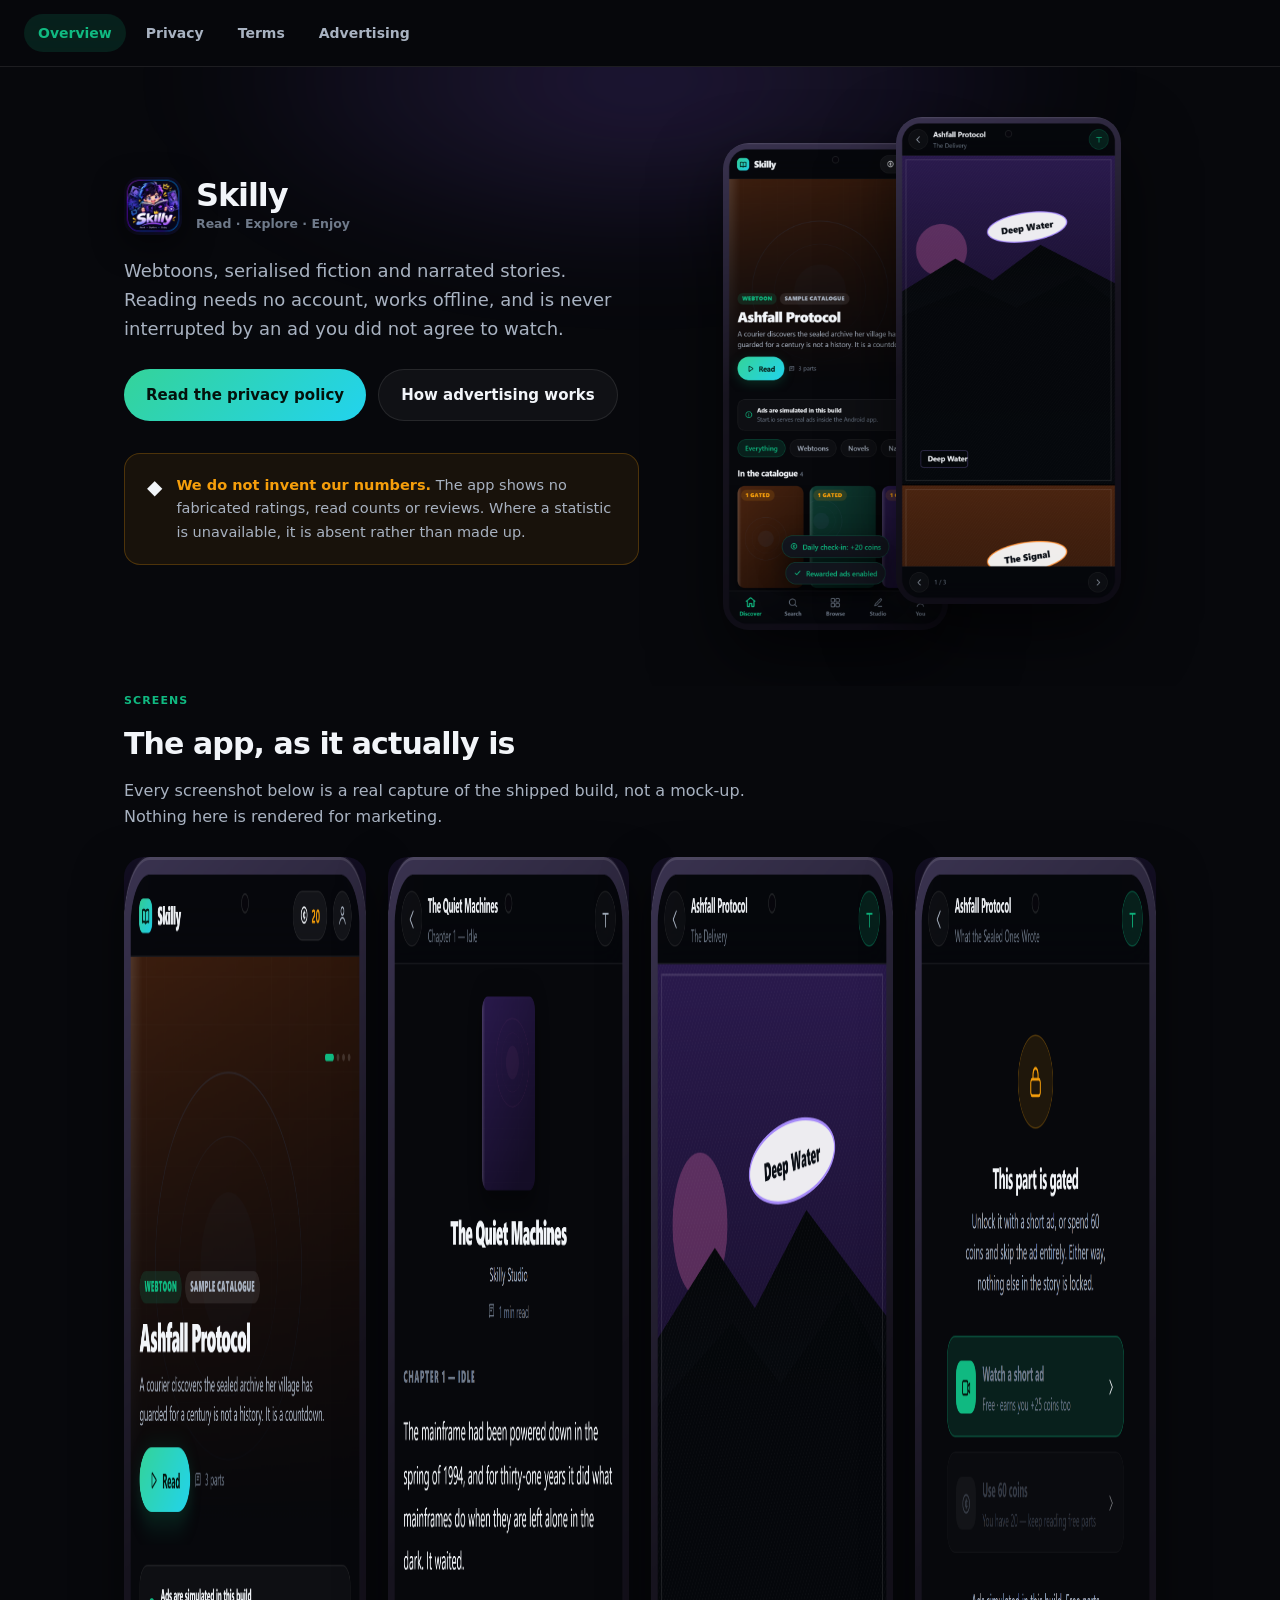
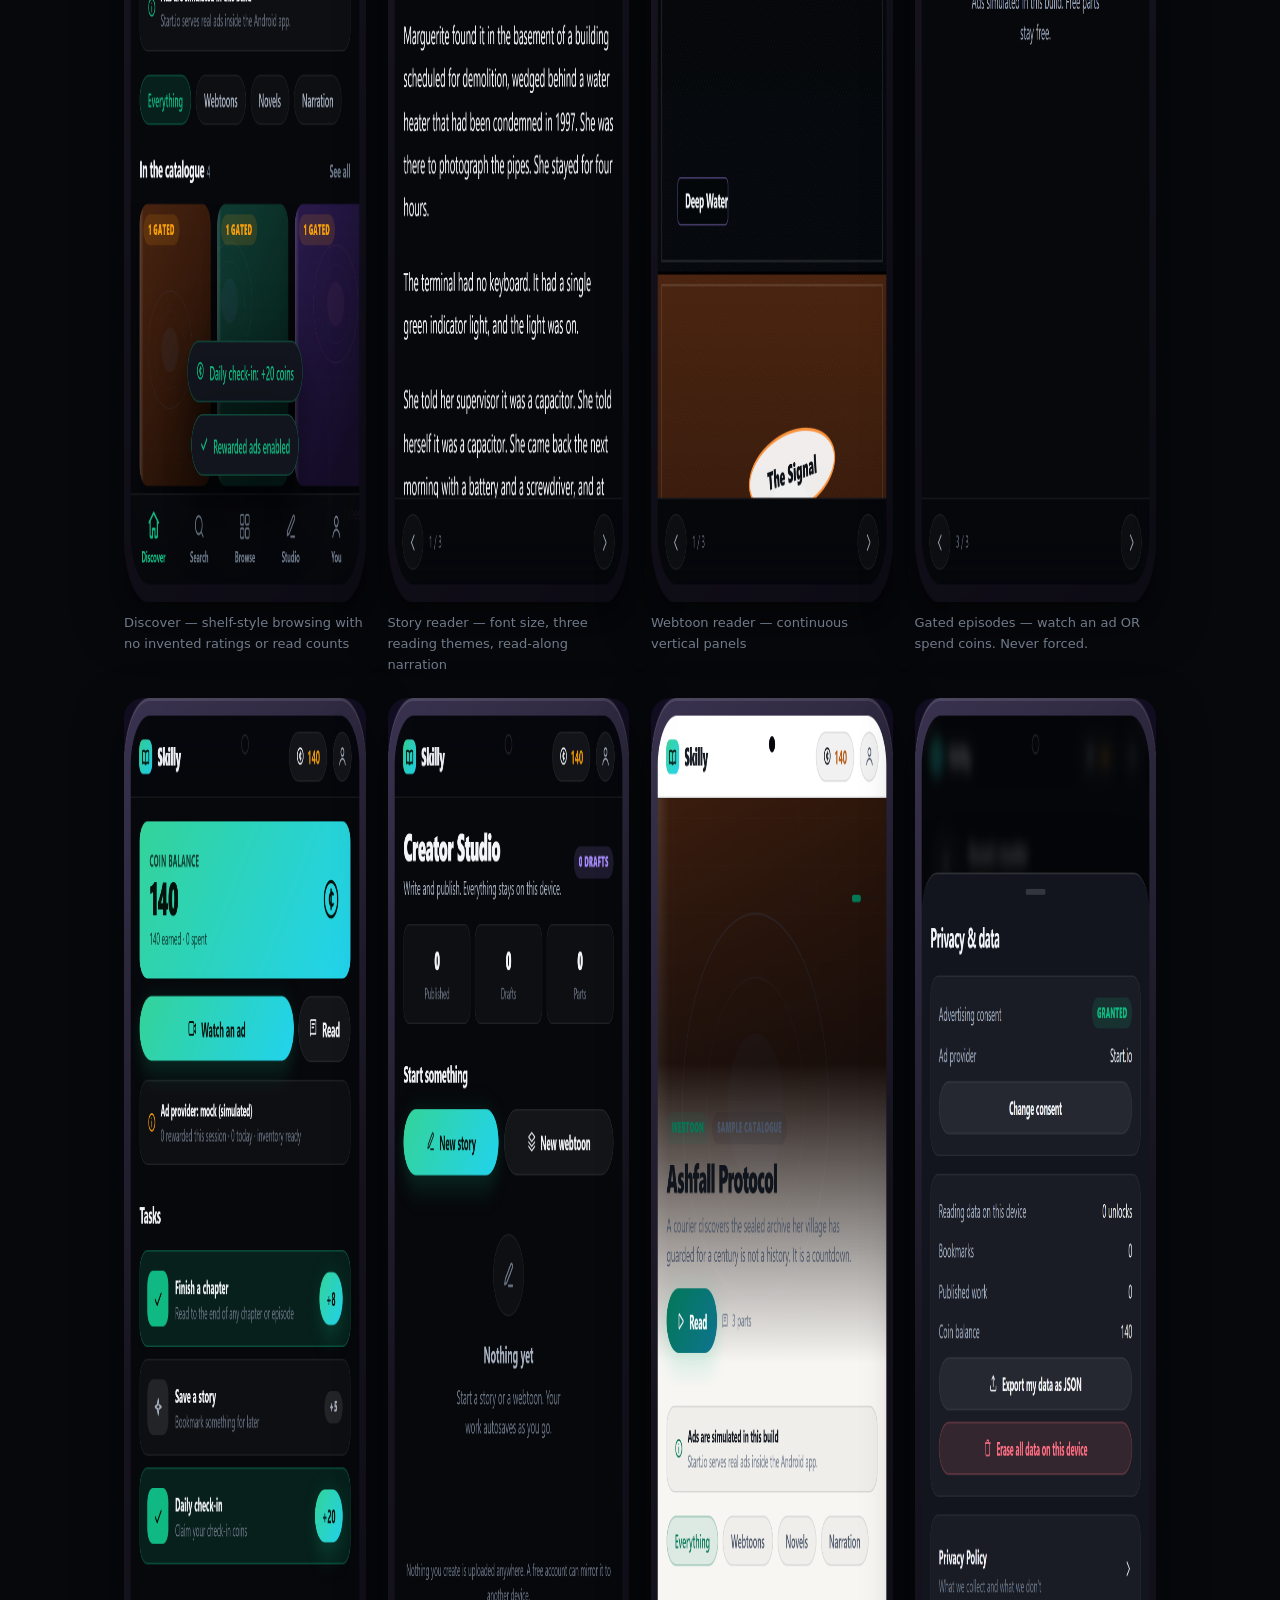
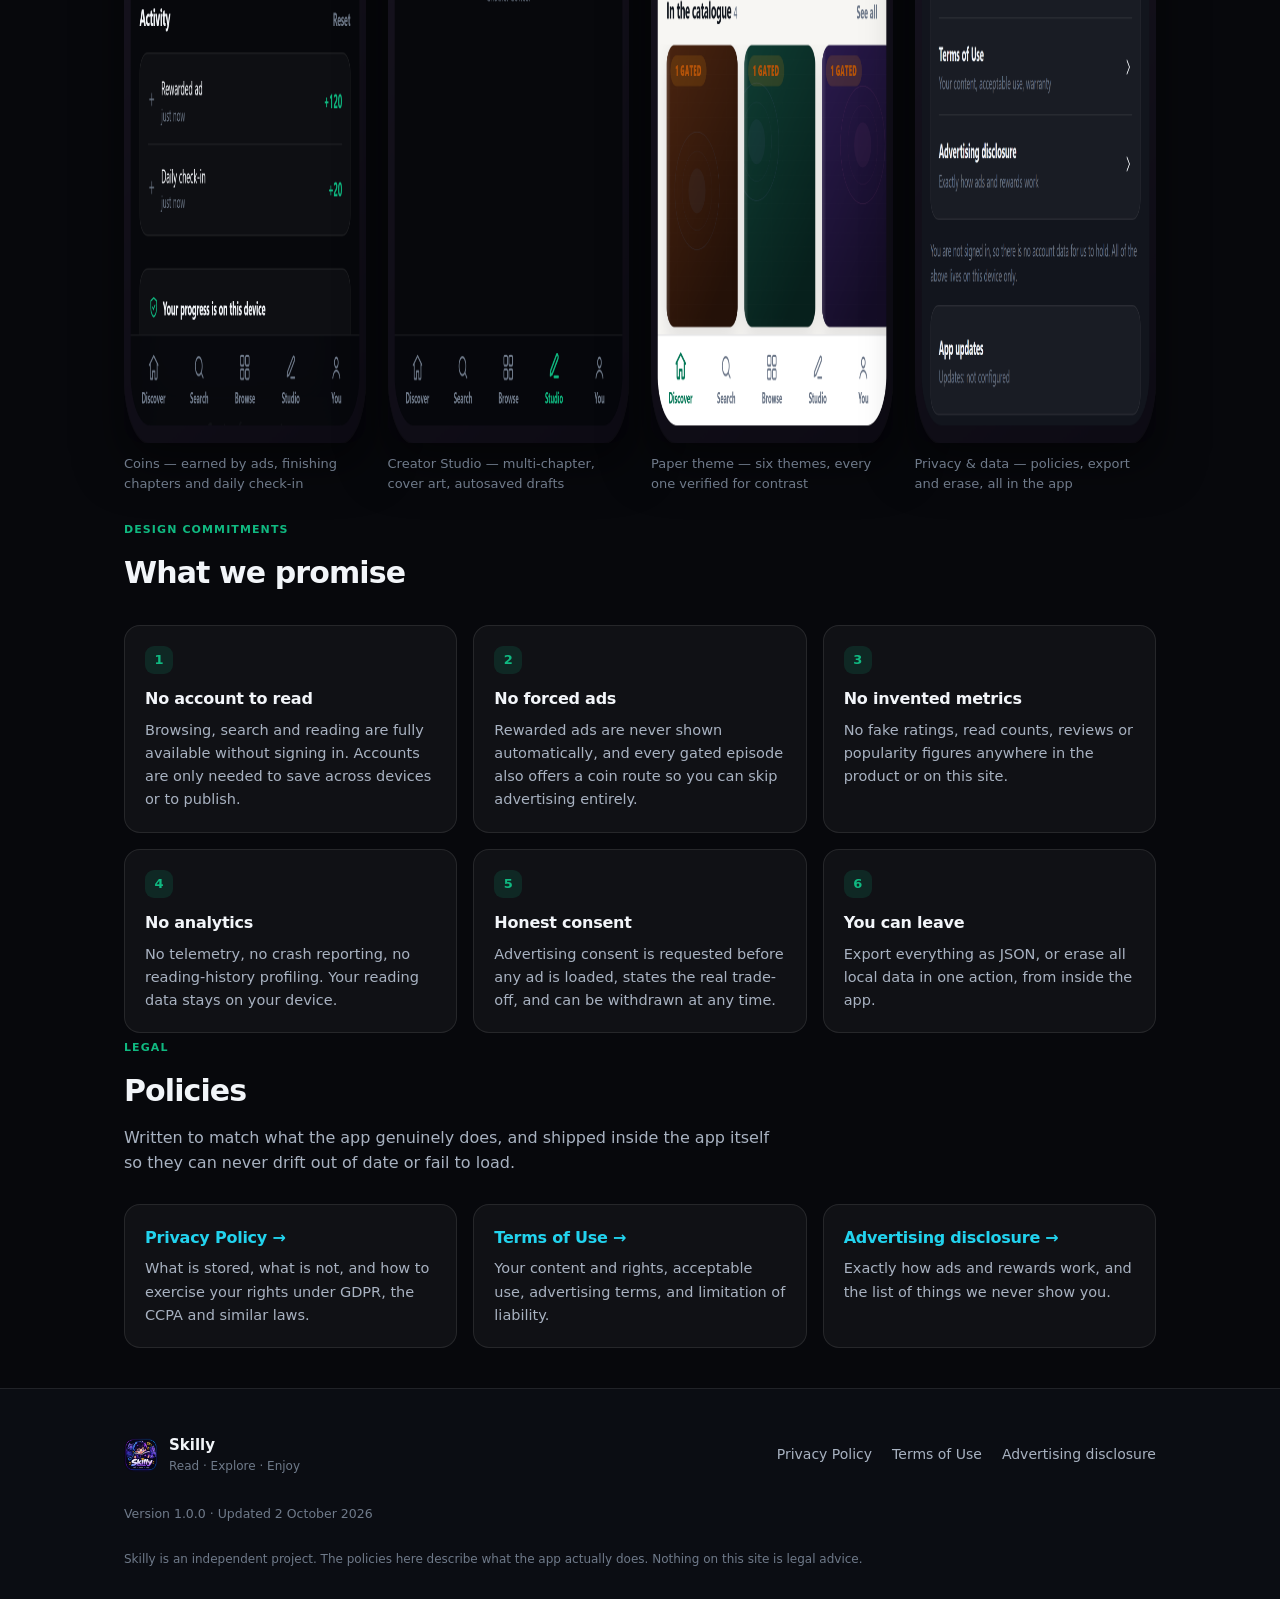
==== commit 5077ddcc: "Repair mojibake in policy captions and section text A PowerShell Get-Content/Set-Content round trip " ====
--- a/index.html
+++ b/index.html
@@ -3,9 +3,9 @@
 <head>
 <meta charset="utf-8" />
 <meta name="viewport" content="width=device-width, initial-scale=1" />
-<title>Skilly â€” Webtoons, stories & narration</title>
+<title>Skilly — Webtoons, stories & narration</title>
 <meta name="description" content="A reading app for webtoons, serialised fiction and narrated stories. Guest reading, optional accounts, and ads that never interrupt." />
-<meta property="og:title" content="Skilly â€” Webtoons, stories & narration" />
+<meta property="og:title" content="Skilly — Webtoons, stories & narration" />
 <meta property="og:description" content="A reading app for webtoons, serialised fiction and narrated stories. Guest reading, optional accounts, and ads that never interrupt." />
 <meta property="og:image" content="https://pgboyahpgr-commits.github.io/skilly/screenshots/01-discover.png" />
 <meta property="og:type" content="website" />
@@ -30,7 +30,7 @@
         <img src="logo-256.png" alt="Skilly" width="58" height="58" />
         <div>
           <h1>Skilly</h1>
-          <div class="tag">Read Â· Explore Â· Enjoy</div>
+          <div class="tag">Read · Explore · Enjoy</div>
         </div>
       </div>
       <p class="lede">
@@ -44,7 +44,7 @@
       </div>
 
       <div class="honest">
-        <span class="ico">â—†</span>
+        <span class="ico">◆</span>
         <p>
           <strong>We do not invent our numbers.</strong> The app shows no
           fabricated ratings, read counts or reviews. Where a statistic is
@@ -54,7 +54,7 @@
     </div>
 
     <div class="phones">
-      <img src="screenshots/01-discover-640.png" alt="Discover â€” shelf-style browsing with no invented ratings or read counts" width="232" height="487" loading="eager" decoding="async" /><img src="screenshots/03-comic-reader-640.png" alt="Webtoon reader â€” continuous vertical panels" width="232" height="487" loading="eager" decoding="async" />
+      <img src="screenshots/01-discover-640.png" alt="Discover — shelf-style browsing with no invented ratings or read counts" width="232" height="487" loading="eager" decoding="async" /><img src="screenshots/03-comic-reader-640.png" alt="Webtoon reader — continuous vertical panels" width="232" height="487" loading="eager" decoding="async" />
     </div>
   </div>
 </section>
@@ -71,44 +71,44 @@
   <div class="shots">
     <figure class="shot">
       <a href="screenshots/01-discover.png" target="_blank" rel="noopener">
-        <img src="screenshots/01-discover-640.png" alt="Discover â€” shelf-style browsing with no invented ratings or read counts" width="640" height="1345" loading="lazy" decoding="async" />
-      </a>
-      <figcaption>Discover â€” shelf-style browsing with no invented ratings or read counts</figcaption>
+        <img src="screenshots/01-discover-640.png" alt="Discover — shelf-style browsing with no invented ratings or read counts" width="640" height="1345" loading="lazy" decoding="async" />
+      </a>
+      <figcaption>Discover — shelf-style browsing with no invented ratings or read counts</figcaption>
     </figure><figure class="shot">
       <a href="screenshots/02-story-reader.png" target="_blank" rel="noopener">
-        <img src="screenshots/02-story-reader-640.png" alt="Story reader â€” font size, three reading themes, read-along narration" width="640" height="1345" loading="lazy" decoding="async" />
-      </a>
-      <figcaption>Story reader â€” font size, three reading themes, read-along narration</figcaption>
+        <img src="screenshots/02-story-reader-640.png" alt="Story reader — font size, three reading themes, read-along narration" width="640" height="1345" loading="lazy" decoding="async" />
+      </a>
+      <figcaption>Story reader — font size, three reading themes, read-along narration</figcaption>
     </figure><figure class="shot">
       <a href="screenshots/03-comic-reader.png" target="_blank" rel="noopener">
-        <img src="screenshots/03-comic-reader-640.png" alt="Webtoon reader â€” continuous vertical panels" width="640" height="1345" loading="lazy" decoding="async" />
-      </a>
-      <figcaption>Webtoon reader â€” continuous vertical panels</figcaption>
+        <img src="screenshots/03-comic-reader-640.png" alt="Webtoon reader — continuous vertical panels" width="640" height="1345" loading="lazy" decoding="async" />
+      </a>
+      <figcaption>Webtoon reader — continuous vertical panels</figcaption>
     </figure><figure class="shot">
       <a href="screenshots/04-gated-unlock.png" target="_blank" rel="noopener">
-        <img src="screenshots/04-gated-unlock-640.png" alt="Gated episodes â€” watch an ad OR spend coins. Never forced." width="640" height="1345" loading="lazy" decoding="async" />
-      </a>
-      <figcaption>Gated episodes â€” watch an ad OR spend coins. Never forced.</figcaption>
+        <img src="screenshots/04-gated-unlock-640.png" alt="Gated episodes — watch an ad OR spend coins. Never forced." width="640" height="1345" loading="lazy" decoding="async" />
+      </a>
+      <figcaption>Gated episodes — watch an ad OR spend coins. Never forced.</figcaption>
     </figure><figure class="shot">
       <a href="screenshots/05-rewards.png" target="_blank" rel="noopener">
-        <img src="screenshots/05-rewards-640.png" alt="Coins â€” earned by ads, finishing chapters and daily check-in" width="640" height="1345" loading="lazy" decoding="async" />
-      </a>
-      <figcaption>Coins â€” earned by ads, finishing chapters and daily check-in</figcaption>
+        <img src="screenshots/05-rewards-640.png" alt="Coins — earned by ads, finishing chapters and daily check-in" width="640" height="1345" loading="lazy" decoding="async" />
+      </a>
+      <figcaption>Coins — earned by ads, finishing chapters and daily check-in</figcaption>
     </figure><figure class="shot">
       <a href="screenshots/06-studio.png" target="_blank" rel="noopener">
-        <img src="screenshots/06-studio-640.png" alt="Creator Studio â€” multi-chapter, cover art, autosaved drafts" width="640" height="1345" loading="lazy" decoding="async" />
-      </a>
-      <figcaption>Creator Studio â€” multi-chapter, cover art, autosaved drafts</figcaption>
+        <img src="screenshots/06-studio-640.png" alt="Creator Studio — multi-chapter, cover art, autosaved drafts" width="640" height="1345" loading="lazy" decoding="async" />
+      </a>
+      <figcaption>Creator Studio — multi-chapter, cover art, autosaved drafts</figcaption>
     </figure><figure class="shot">
       <a href="screenshots/07-theme-paper.png" target="_blank" rel="noopener">
-        <img src="screenshots/07-theme-paper-640.png" alt="Paper theme â€” six themes, every one verified for contrast" width="640" height="1345" loading="lazy" decoding="async" />
-      </a>
-      <figcaption>Paper theme â€” six themes, every one verified for contrast</figcaption>
+        <img src="screenshots/07-theme-paper-640.png" alt="Paper theme — six themes, every one verified for contrast" width="640" height="1345" loading="lazy" decoding="async" />
+      </a>
+      <figcaption>Paper theme — six themes, every one verified for contrast</figcaption>
     </figure><figure class="shot">
       <a href="screenshots/08-privacy.png" target="_blank" rel="noopener">
-        <img src="screenshots/08-privacy-640.png" alt="Privacy & data â€” policies, export and erase, all in the app" width="640" height="1345" loading="lazy" decoding="async" />
-      </a>
-      <figcaption>Privacy & data â€” policies, export and erase, all in the app</figcaption>
+        <img src="screenshots/08-privacy-640.png" alt="Privacy & data — policies, export and erase, all in the app" width="640" height="1345" loading="lazy" decoding="async" />
+      </a>
+      <figcaption>Privacy & data — policies, export and erase, all in the app</figcaption>
     </figure>
   </div>
 </section>
@@ -163,15 +163,15 @@
   </div>
   <div class="grid">
     <a class="card" href="privacy.html" style="display:block">
-      <h3>Privacy Policy â†’</h3>
+      <h3>Privacy Policy →</h3>
       <p>What is stored, what is not, and how to exercise your rights under GDPR, the CCPA and similar laws.</p>
     </a>
     <a class="card" href="terms.html" style="display:block">
-      <h3>Terms of Use â†’</h3>
+      <h3>Terms of Use →</h3>
       <p>Your content and rights, acceptable use, advertising terms, and limitation of liability.</p>
     </a>
     <a class="card" href="ads.html" style="display:block">
-      <h3>Advertising disclosure â†’</h3>
+      <h3>Advertising disclosure →</h3>
       <p>Exactly how ads and rewards work, and the list of things we never show you.</p>
     </a>
   </div>
@@ -184,7 +184,7 @@
         <img src="logo-128.png" alt="" width="34" height="34" />
         <div>
           <strong>Skilly</strong>
-          <span>Read Â· Explore Â· Enjoy</span>
+          <span>Read · Explore · Enjoy</span>
         </div>
       </div>
       <nav class="foot-links">
@@ -193,7 +193,7 @@
         <a href="ads.html">Advertising disclosure</a>
       </nav>
       <p class="foot-note">
-        Version 1.0.0 Â· Updated 2 October 2026
+        Version 1.0.0 · Updated 2 October 2026
       </p>
     </div>
     <p class="foot-legal">
